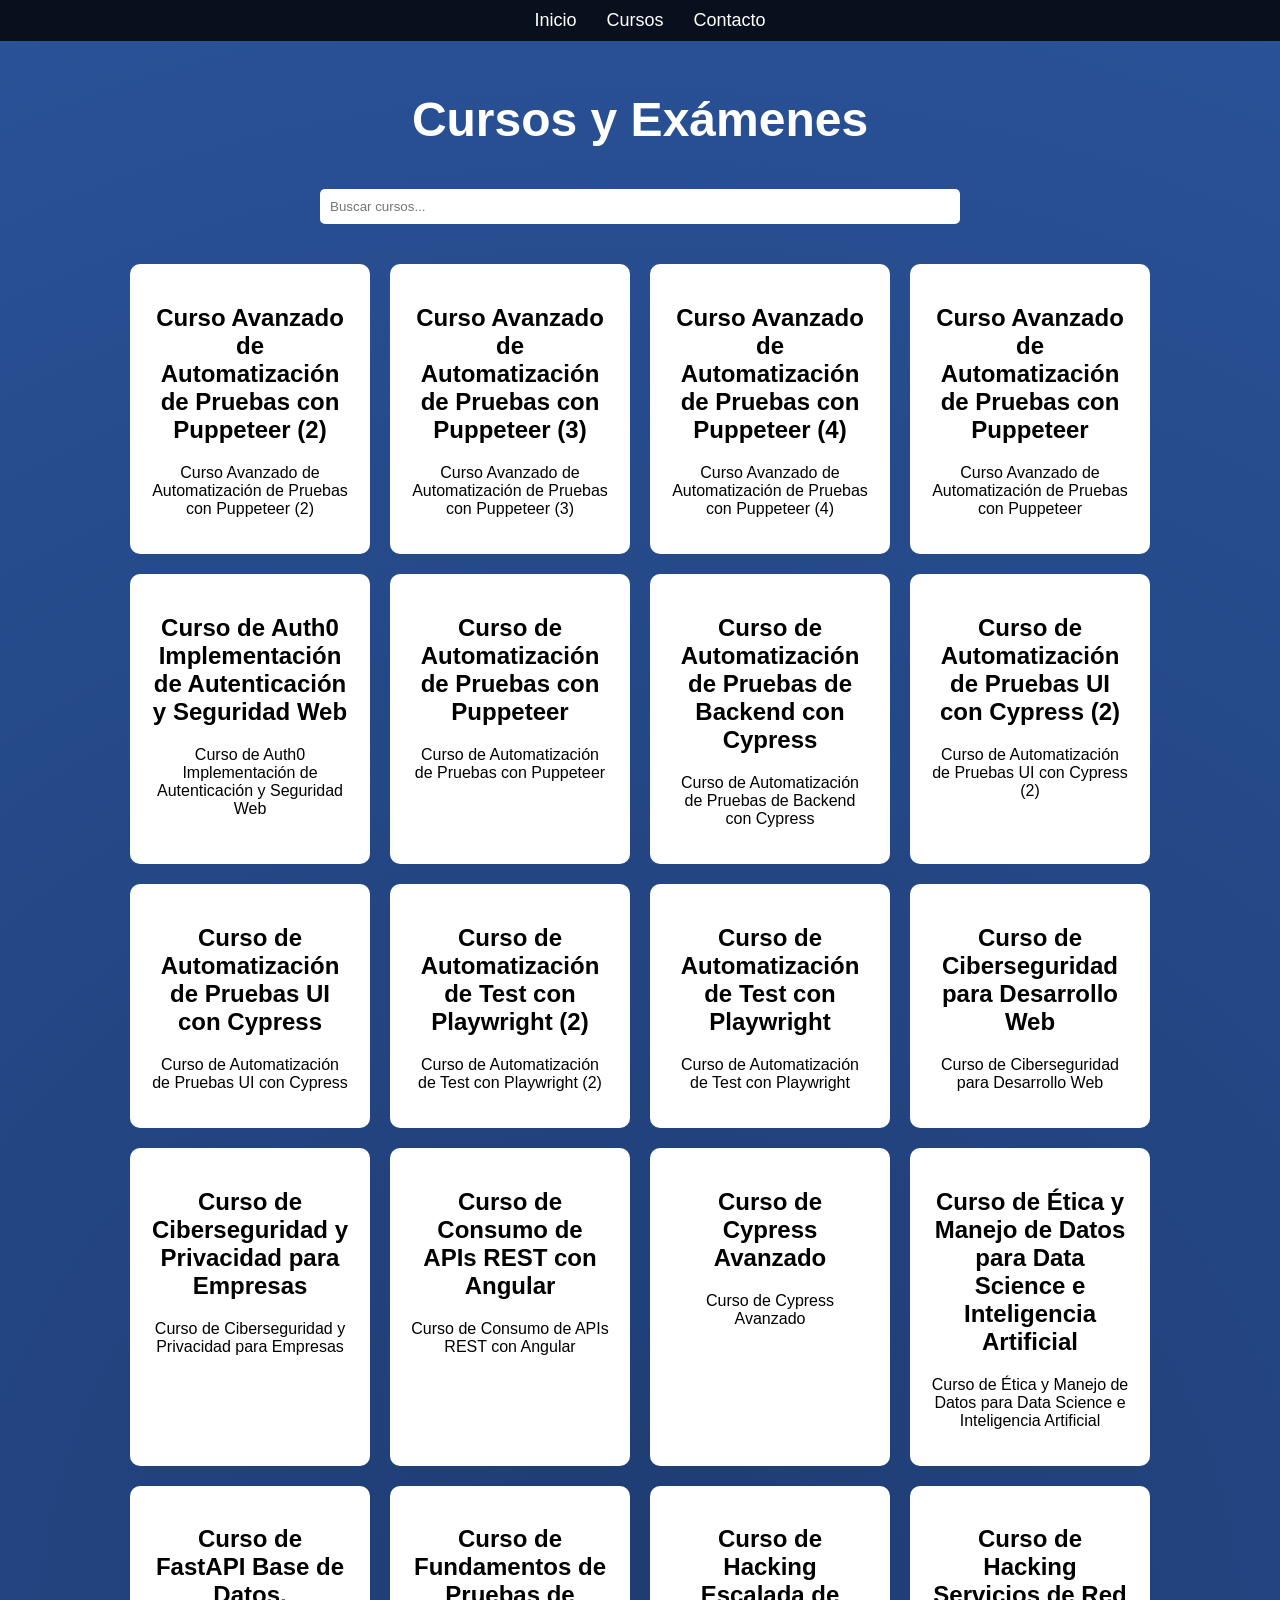
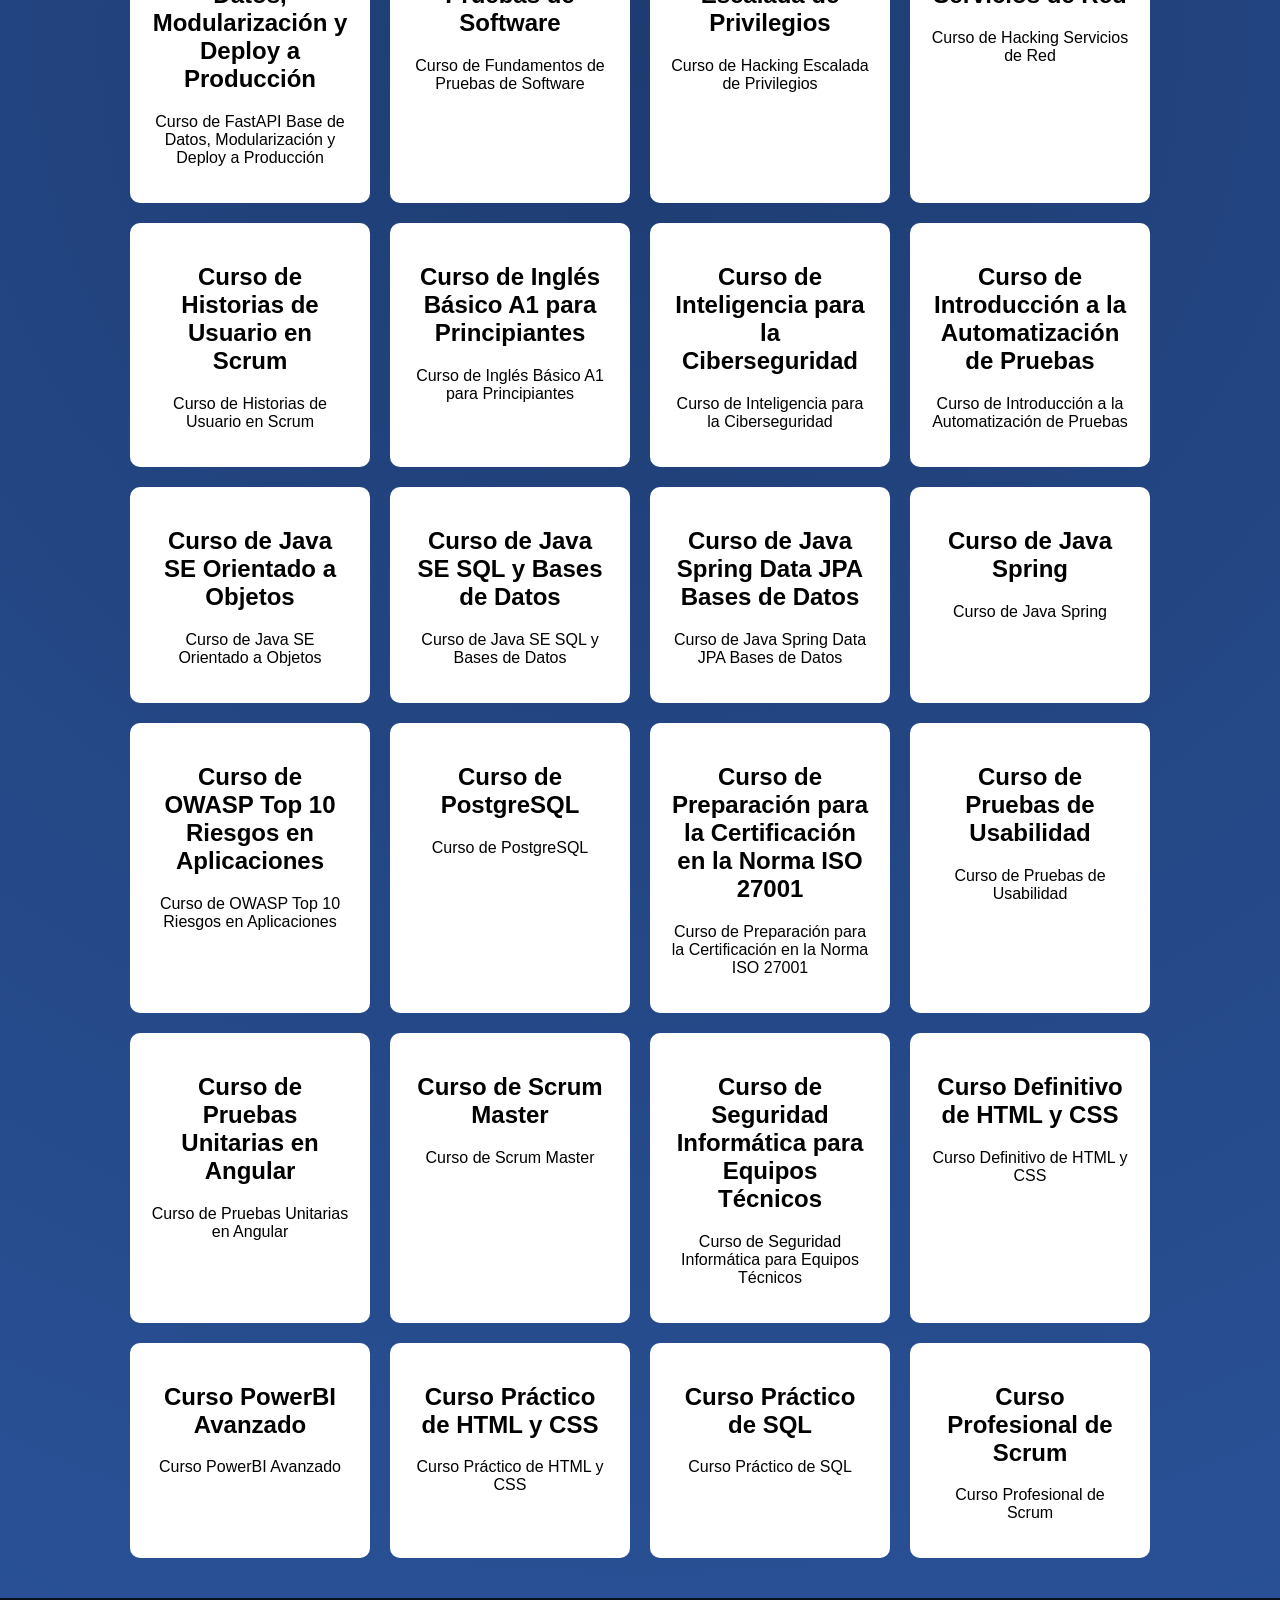
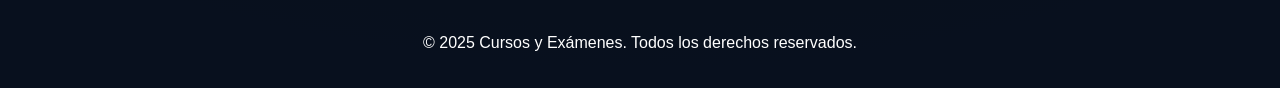
==== index.html @ ad992ed7 "init page" ====
<!DOCTYPE html>
<html lang="es">
<head>
    <meta charset="UTF-8">
    <meta name="viewport" content="width=device-width, initial-scale=1.0">
    <title>Cursos y Exámenes</title>
    <link rel="stylesheet" href="styles.css">
</head>
<body>
    <nav>
        <ul>
            <li><a href="#">Inicio</a></li>
            <li><a href="#cursos">Cursos</a></li>
            <li><a href="#contacto">Contacto</a></li>
        </ul>
    </nav>
    <header>
        <h1>Cursos y Exámenes</h1>
        <input type="text" id="search" placeholder="Buscar cursos..." onkeyup="filterCourses()">
    </header>
    <main>
        <section id="cursos" class="courses">
        </section>
    </main>
    <footer id="contacto">
        <p>&copy; 2025 Cursos y Exámenes. Todos los derechos reservados.</p>
    </footer>
    <script>
        async function cargarCursos() {
            try {
                const response = await fetch('./cursos.json');
                const cursos = await response.json();
                const contenedor = document.getElementById("cursos");
                contenedor.innerHTML = "";
    
                cursos.forEach(curso => {
                    let card = document.createElement("div");
                    card.classList.add("course-card");
                    card.onclick = () => goToExam(curso.url);
                    card.innerHTML = `<h2>${curso.titulo}</h2><p>${curso.descripcion}</p>`;
                    contenedor.appendChild(card);
                });
            } catch (error) {
                console.error("Error al cargar los cursos:", error);
            }
        }
    
        function goToExam(url) {
            window.location.href = url;
        }
    
        function filterCourses() {
            let input = document.getElementById("search").value.toLowerCase();
            document.querySelectorAll(".course-card").forEach(course => {
                let text = course.innerText.toLowerCase();
                course.style.display = text.includes(input) ? "block" : "none";
            });
        }
    
        document.addEventListener("DOMContentLoaded", cargarCursos);
    </script>
    
    <style>
        body {
            font-family: Arial, sans-serif;
            background: radial-gradient(circle, #1e3c72, #2a5298);
            color: white;
            text-align: center;
            margin: 0;
            padding: 0;
            animation: fadeIn 1.5s ease-in;
        }
        @keyframes fadeIn {
            from { opacity: 0; }
            to { opacity: 1; }
        }
        nav {
            background: rgba(0, 0, 0, 0.8);
            padding: 10px;
            position: fixed;
            width: 100%;
            top: 0;
            left: 0;
        }
        nav ul {
            list-style: none;
            margin: 0;
            padding: 0;
            display: flex;
            justify-content: center;
        }
        nav ul li {
            margin: 0 15px;
        }
        nav ul li a {
            color: white;
            text-decoration: none;
            font-size: 18px;
        }
        header {
            padding: 60px 20px 20px;
            font-size: 24px;
        }
        #search {
            padding: 10px;
            width: 50%;
            margin-top: 10px;
            border-radius: 5px;
            border: none;
        }
        .courses {
            display: flex;
            justify-content: center;
            flex-wrap: wrap;
            gap: 20px;
            padding: 20px;
        }
        .course-card {
            background: white;
            color: black;
            padding: 20px;
            border-radius: 10px;
            cursor: pointer;
            transition: transform 0.3s ease, box-shadow 0.3s ease;
            position: relative;
            overflow: hidden;
            width: 200px;
        }
        .course-card:hover {
            transform: scale(1.1);
            box-shadow: 0 10px 20px rgba(0, 0, 0, 0.3);
        }
        footer {
            background: rgba(0, 0, 0, 0.8);
            padding: 20px;
            margin-top: 20px;
        }
    </style>
</body>
</html>
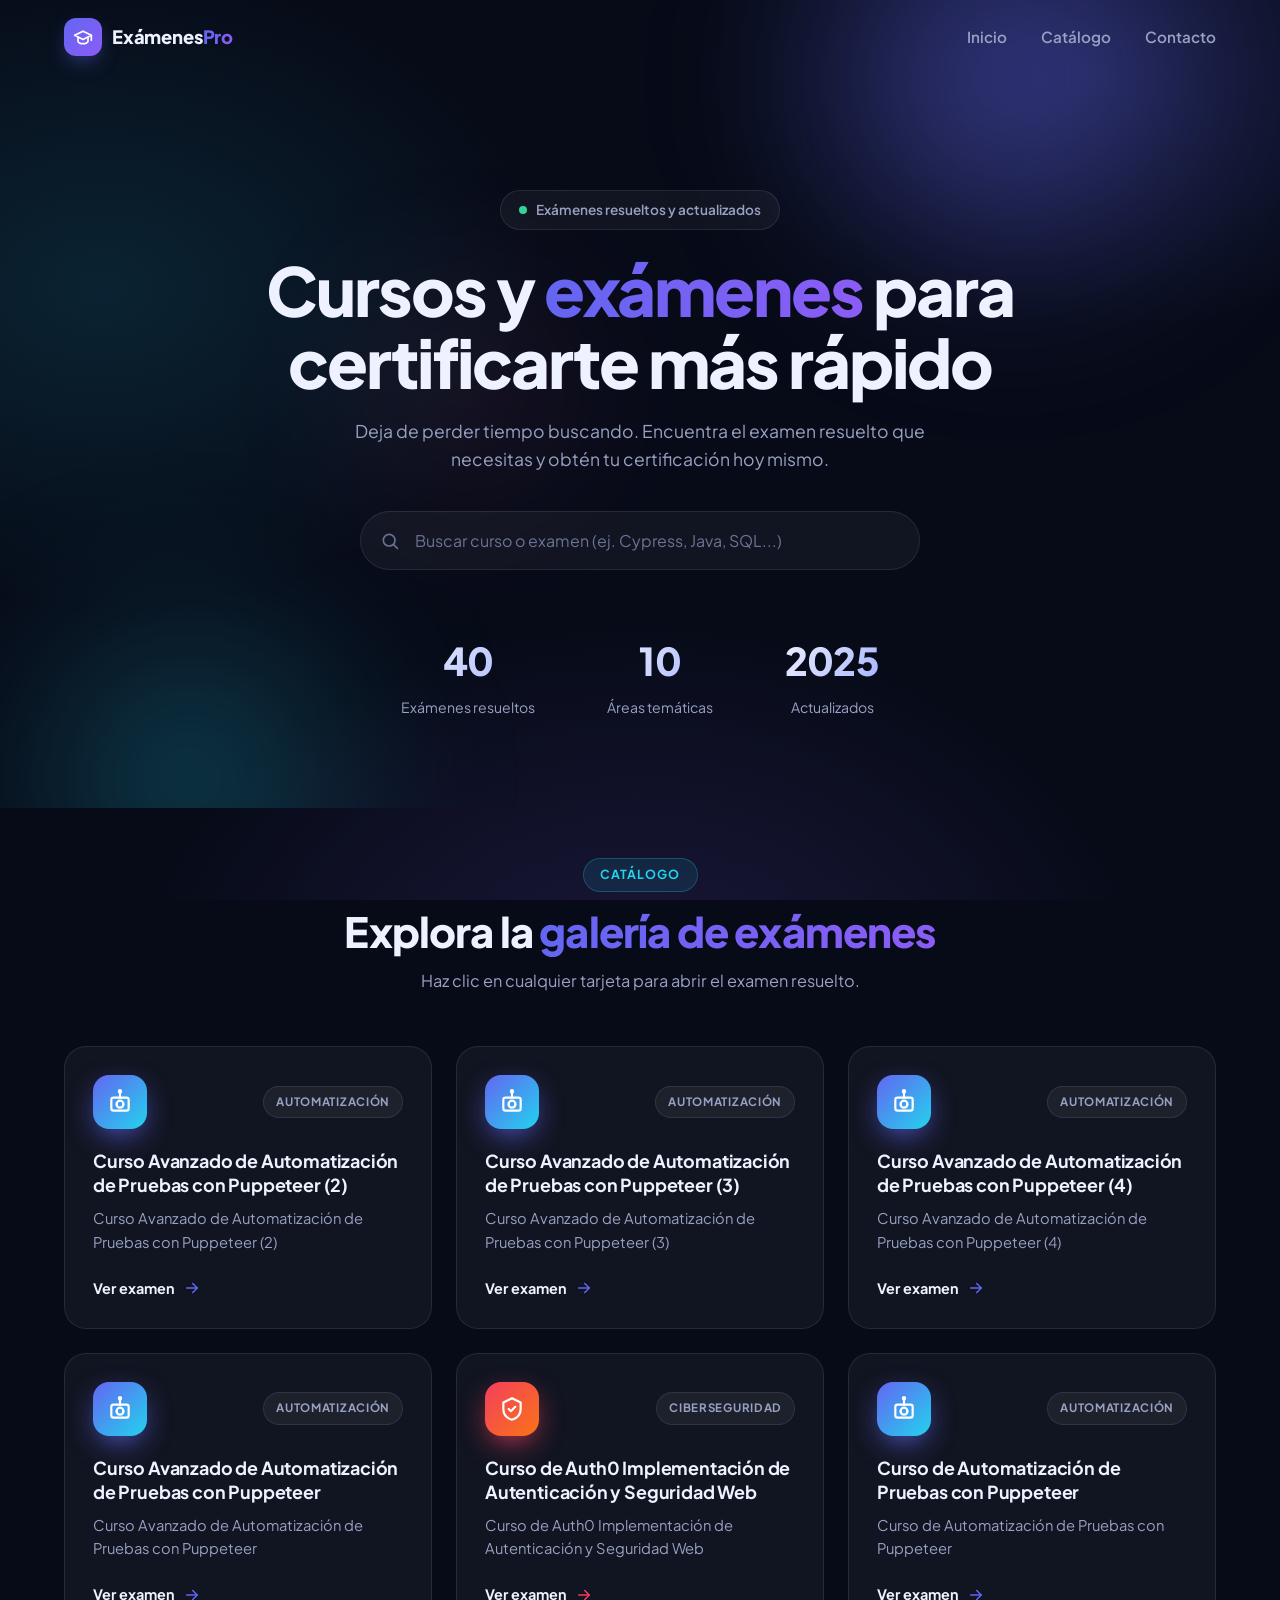
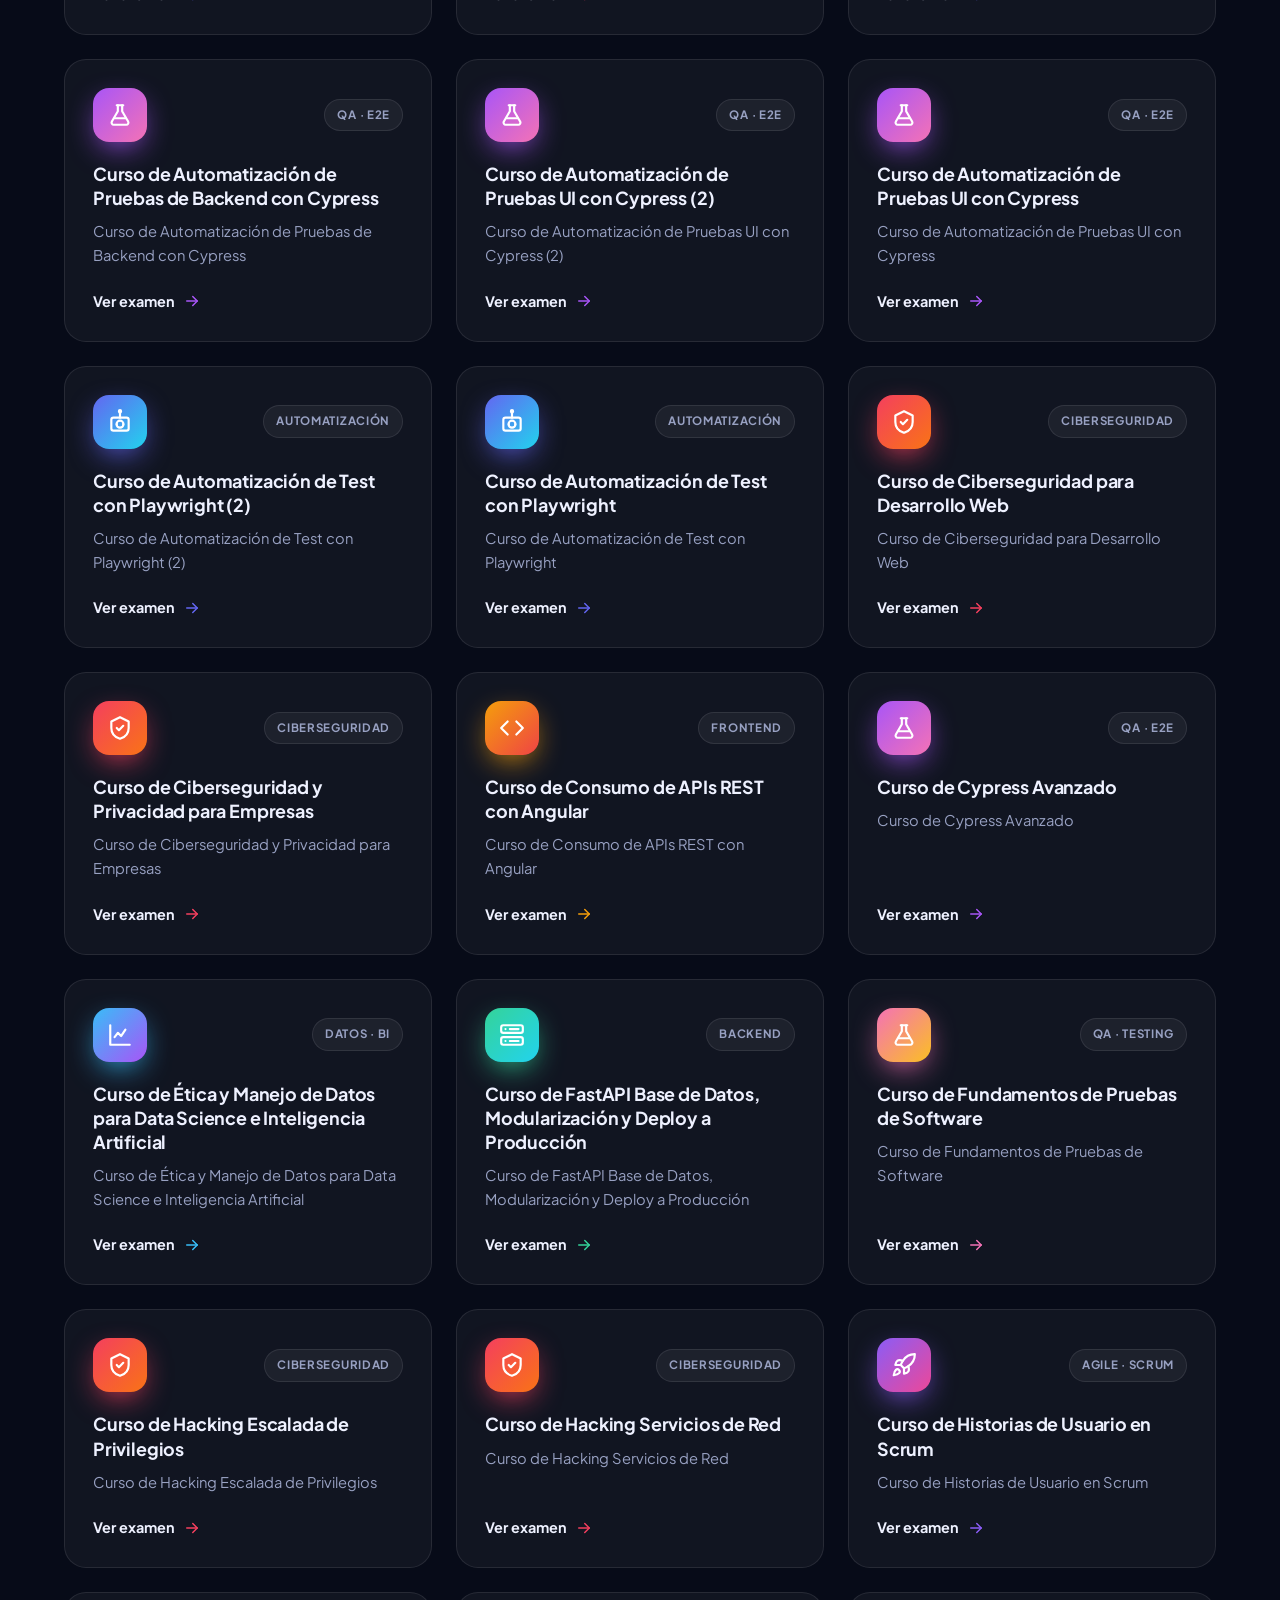
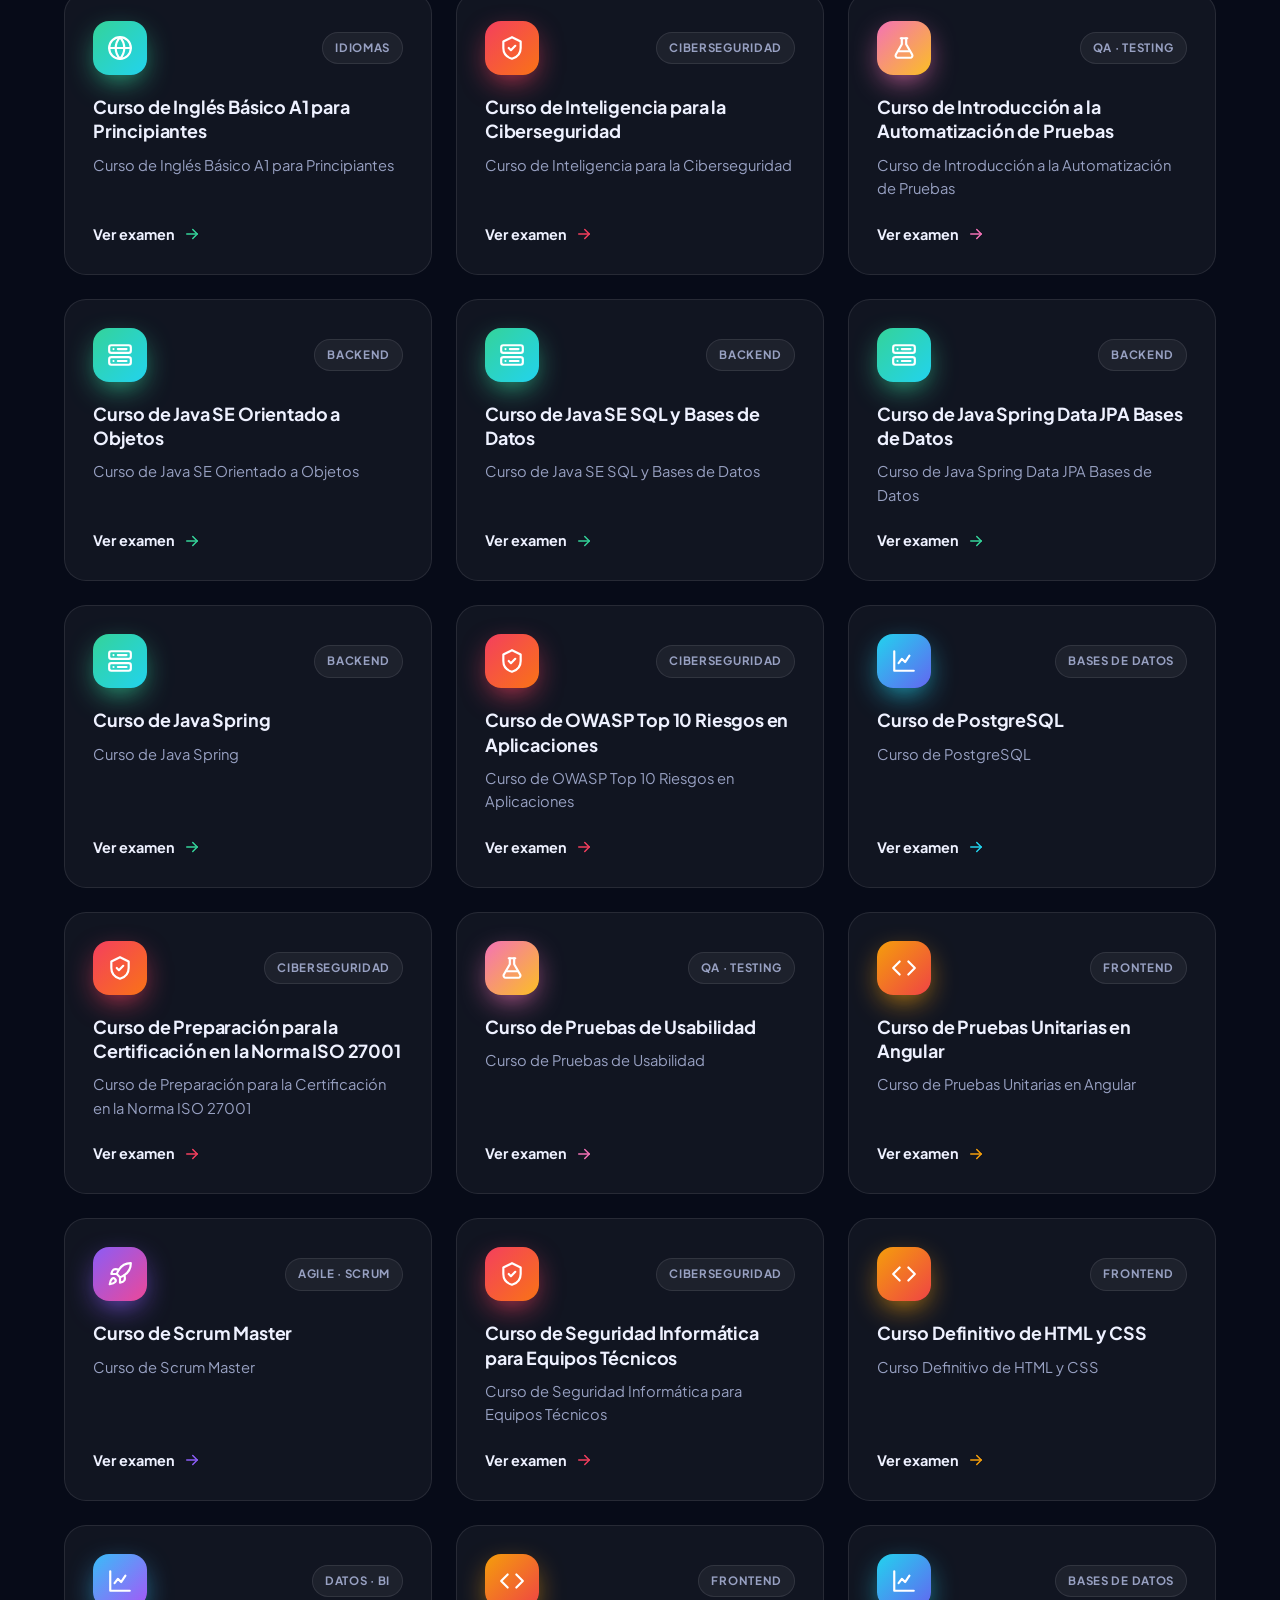
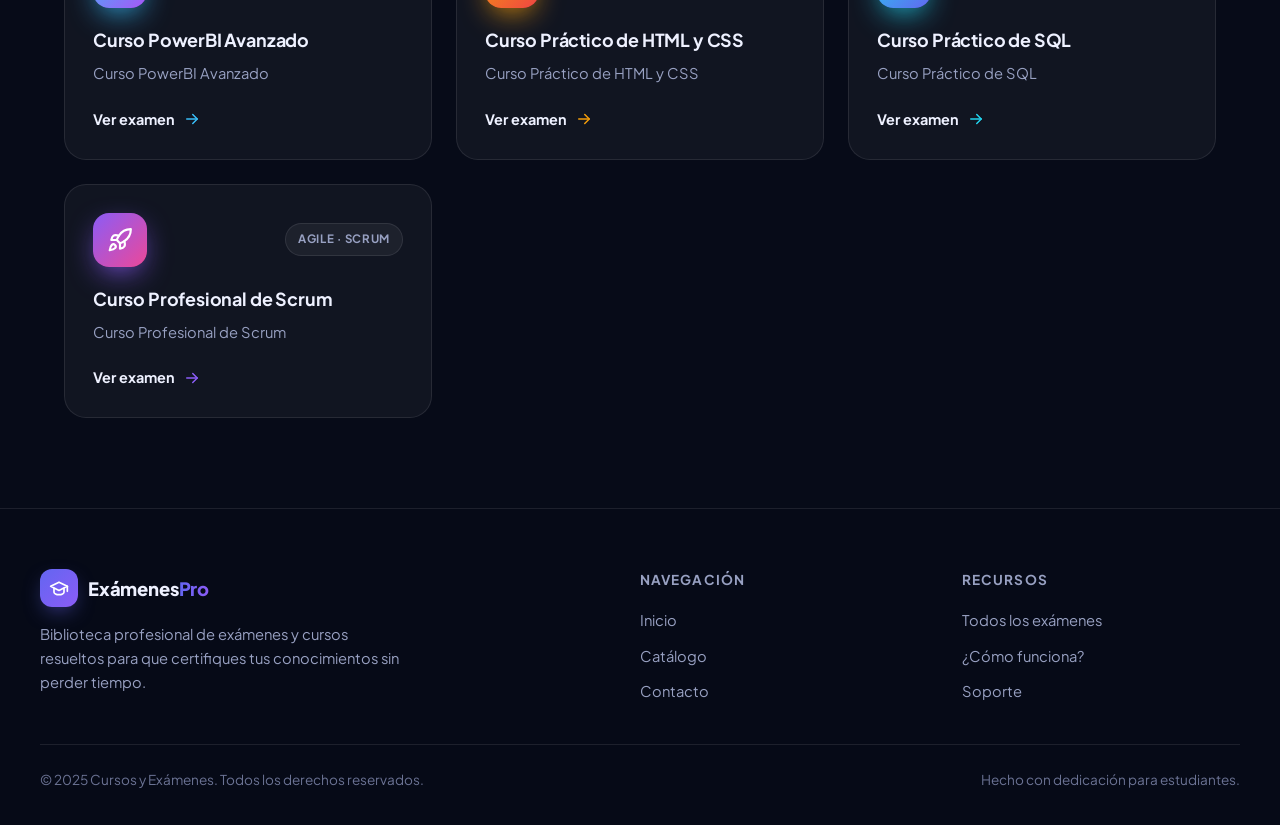
==== commit a0bbd9db: "ajuste te diseño" ====
--- a/index.html
+++ b/index.html
@@ -3,138 +3,475 @@
 <head>
     <meta charset="UTF-8">
     <meta name="viewport" content="width=device-width, initial-scale=1.0">
-    <title>Cursos y Exámenes</title>
+    <title>Cursos y Exámenes — Certifícate más rápido</title>
+    <meta name="description" content="Galería profesional de exámenes y cursos resueltos. Encuentra el examen que necesitas y certifícate más rápido con contenido actualizado.">
+    <meta name="theme-color" content="#070b18">
+    <link rel="preconnect" href="https://fonts.googleapis.com">
+    <link rel="preconnect" href="https://fonts.gstatic.com" crossorigin>
+    <link href="https://fonts.googleapis.com/css2?family=Plus+Jakarta+Sans:wght@400;500;600;700;800&display=swap" rel="stylesheet">
     <link rel="stylesheet" href="styles.css">
 </head>
 <body>
-    <nav>
-        <ul>
-            <li><a href="#">Inicio</a></li>
-            <li><a href="#cursos">Cursos</a></li>
-            <li><a href="#contacto">Contacto</a></li>
-        </ul>
+
+    <nav class="navbar" id="navbar">
+        <div class="nav-inner">
+            <a href="#inicio" class="logo">
+                <span class="logo-mark" aria-hidden="true">
+                    <svg viewBox="0 0 24 24" fill="none" stroke="currentColor" stroke-width="2" stroke-linecap="round" stroke-linejoin="round"><path d="M22 10L12 5 2 10l10 5 10-5z"/><path d="M6 12.5V17c0 1.5 2.7 3 6 3s6-1.5 6-3v-4.5"/><path d="M22 10v6"/></svg>
+                </span>
+                <span>Exámenes<span class="gradient-text">Pro</span></span>
+            </a>
+            <ul class="nav-links" id="navLinks">
+                <li><a href="#inicio">Inicio</a></li>
+                <li><a href="#cursos">Catálogo</a></li>
+                <li><a href="#contacto">Contacto</a></li>
+            </ul>
+            <button class="hamburger" id="hamburger" aria-label="Abrir menú" aria-expanded="false">
+                <span></span>
+                <span></span>
+                <span></span>
+            </button>
+        </div>
     </nav>
-    <header>
-        <h1>Cursos y Exámenes</h1>
-        <input type="text" id="search" placeholder="Buscar cursos..." onkeyup="filterCourses()">
+
+    <header class="hero" id="inicio">
+        <span class="orb orb-1" aria-hidden="true"></span>
+        <span class="orb orb-2" aria-hidden="true"></span>
+        <span class="orb orb-3" aria-hidden="true"></span>
+        <div class="hero-inner">
+            <span class="badge">Exámenes resueltos y actualizados</span>
+            <h1>Cursos y <span class="gradient-text">exámenes</span> para certificarte más rápido</h1>
+            <p class="lead">Deja de perder tiempo buscando. Encuentra el examen resuelto que necesitas y obtén tu certificación hoy mismo.</p>
+            <div class="search-box">
+                <svg viewBox="0 0 24 24" fill="none" stroke="currentColor" stroke-width="2" stroke-linecap="round" stroke-linejoin="round" aria-hidden="true"><circle cx="11" cy="11" r="7"/><path d="M21 21l-4.35-4.35"/></svg>
+                <input type="text" id="search" placeholder="Buscar curso o examen (ej. Cypress, Java, SQL...)" autocomplete="off" onkeyup="filterCourses()">
+            </div>
+            <div class="stats">
+                <div class="stat"><strong id="statTotal">—</strong><span>Exámenes resueltos</span></div>
+                <div class="stat"><strong id="statAreas">—</strong><span>Áreas temáticas</span></div>
+                <div class="stat"><strong>2025</strong><span>Actualizados</span></div>
+            </div>
+        </div>
     </header>
+
     <main>
-        <section id="cursos" class="courses">
+        <section class="section" id="cursos">
+            <div class="section-head reveal">
+                <span class="section-tag">Catálogo</span>
+                <h2>Explora la <span class="gradient-text">galería de exámenes</span></h2>
+                <p>Haz clic en cualquier tarjeta para abrir el examen resuelto.</p>
+            </div>
+            <div class="courses-grid" id="cursos-grid"></div>
+            <p class="empty" id="empty" hidden>No se encontraron resultados para tu búsqueda.</p>
         </section>
     </main>
+
     <footer id="contacto">
-        <p>&copy; 2025 Cursos y Exámenes. Todos los derechos reservados.</p>
+        <div class="footer-grid">
+            <div class="footer-brand">
+                <a href="#inicio" class="logo">
+                    <span class="logo-mark" aria-hidden="true">
+                        <svg viewBox="0 0 24 24" fill="none" stroke="currentColor" stroke-width="2" stroke-linecap="round" stroke-linejoin="round"><path d="M22 10L12 5 2 10l10 5 10-5z"/><path d="M6 12.5V17c0 1.5 2.7 3 6 3s6-1.5 6-3v-4.5"/><path d="M22 10v6"/></svg>
+                    </span>
+                    <span>Exámenes<span class="gradient-text">Pro</span></span>
+                </a>
+                <p>Biblioteca profesional de exámenes y cursos resueltos para que certifiques tus conocimientos sin perder tiempo.</p>
+            </div>
+            <div class="footer-col">
+                <h4>Navegación</h4>
+                <ul>
+                    <li><a href="#inicio">Inicio</a></li>
+                    <li><a href="#cursos">Catálogo</a></li>
+                    <li><a href="#contacto">Contacto</a></li>
+                </ul>
+            </div>
+            <div class="footer-col">
+                <h4>Recursos</h4>
+                <ul>
+                    <li><a href="#cursos">Todos los exámenes</a></li>
+                    <li><a href="#cursos">¿Cómo funciona?</a></li>
+                    <li><a href="#contacto">Soporte</a></li>
+                </ul>
+            </div>
+        </div>
+        <div class="footer-bottom">
+            <span>&copy; 2025 Cursos y Exámenes. Todos los derechos reservados.</span>
+            <span>Hecho con dedicación para estudiantes.</span>
+        </div>
     </footer>
+
+    <button class="to-top" id="toTop" aria-label="Volver arriba">
+        <svg viewBox="0 0 24 24" fill="none" stroke="currentColor" stroke-width="2.4" stroke-linecap="round" stroke-linejoin="round"><path d="M12 19V5"/><path d="M5 12l7-7 7 7"/></svg>
+    </button>
+
     <script>
+        const searchInput = document.getElementById('search');
+        const grid = document.getElementById('cursos-grid');
+
+        const ICONS = {
+            cap: '<svg viewBox="0 0 24 24" fill="none" stroke="currentColor" stroke-width="2" stroke-linecap="round" stroke-linejoin="round"><path d="M22 10L12 5 2 10l10 5 10-5z"/><path d="M6 12.5V17c0 1.5 2.7 3 6 3s6-1.5 6-3v-4.5"/><path d="M22 10v6"/></svg>',
+            robot: '<svg viewBox="0 0 24 24" fill="none" stroke="currentColor" stroke-width="2" stroke-linecap="round" stroke-linejoin="round"><rect x="4" y="8" width="16" height="12" rx="2"/><path d="M12 8V4"/><circle cx="12" cy="2" r="1"/><path d="M9 14h.01"/><path d="M15 14h.01"/><circle cx="12" cy="14" r="3.2"/></svg>',
+            beaker: '<svg viewBox="0 0 24 24" fill="none" stroke="currentColor" stroke-width="2" stroke-linecap="round" stroke-linejoin="round"><path d="M9 3h6"/><path d="M10 3v5.5L4.5 18a2 2 0 0 0 1.8 3h11.4a2 2 0 0 0 1.8-3L14 8.5V3"/><path d="M7 15h10"/></svg>',
+            shield: '<svg viewBox="0 0 24 24" fill="none" stroke="currentColor" stroke-width="2" stroke-linecap="round" stroke-linejoin="round"><path d="M12 2l8 4v6c0 5.2-3.4 8.6-8 10-4.6-1.4-8-4.8-8-10V6l8-4z"/><path d="M9 12l2 2 4-4"/></svg>',
+            server: '<svg viewBox="0 0 24 24" fill="none" stroke="currentColor" stroke-width="2" stroke-linecap="round" stroke-linejoin="round"><rect x="2" y="3" width="20" height="7" rx="2"/><rect x="2" y="14" width="20" height="7" rx="2"/><path d="M6 6.5h.01"/><path d="M6 17.5h.01"/><path d="M10 6.5h8"/><path d="M10 17.5h8"/></svg>',
+            code: '<svg viewBox="0 0 24 24" fill="none" stroke="currentColor" stroke-width="2" stroke-linecap="round" stroke-linejoin="round"><path d="M16 18l6-6-6-6"/><path d="M8 6l-6 6 6 6"/></svg>',
+            chart: '<svg viewBox="0 0 24 24" fill="none" stroke="currentColor" stroke-width="2" stroke-linecap="round" stroke-linejoin="round"><path d="M3 3v18h18"/><path d="M7 14l3-4 3 3 4-6"/></svg>',
+            rocket: '<svg viewBox="0 0 24 24" fill="none" stroke="currentColor" stroke-width="2" stroke-linecap="round" stroke-linejoin="round"><path d="M4.5 16.5c-1.5 1.26-2 5-2 5s3.74-.5 5-2c.71-.84.7-2.13-.09-2.91a2.18 2.18 0 0 0-2.91-.09z"/><path d="M12 15l-3-3a22 22 0 0 1 2-3.95A12.88 12.88 0 0 1 22 2c0 2.72-.78 7.5-6 11a22.35 22.35 0 0 1-4 2z"/><path d="M9 12H4s.55-3.03 2-4c1.62-1.08 5 0 5 0"/><path d="M12 15v5s3.03-.55 4-2c1.08-1.62 0-5 0-5"/></svg>',
+            globe: '<svg viewBox="0 0 24 24" fill="none" stroke="currentColor" stroke-width="2" stroke-linecap="round" stroke-linejoin="round"><circle cx="12" cy="12" r="10"/><path d="M2 12h20"/><path d="M12 2a15.3 15.3 0 0 1 4 10 15.3 15.3 0 0 1-4 10 15.3 15.3 0 0 1-4-10 15.3 15.3 0 0 1 4-10z"/></svg>'
+        };
+
+        const ARROW = '<svg viewBox="0 0 24 24" fill="none" stroke="currentColor" stroke-width="2" stroke-linecap="round" stroke-linejoin="round"><path d="M5 12h14"/><path d="M13 6l6 6-6 6"/></svg>';
+
+        const CATEGORIES = [
+            { tag: 'Automatización', icon: 'robot', c1: '#6366f1', c2: '#22d3ee', keys: ['puppeteer', 'playwright'] },
+            { tag: 'QA · E2E', icon: 'beaker', c1: '#a855f7', c2: '#f472b6', keys: ['cypress'] },
+            { tag: 'Frontend', icon: 'code', c1: '#f59e0b', c2: '#ef4444', keys: ['angular', 'html', 'css'] },
+            { tag: 'Backend', icon: 'server', c1: '#34d399', c2: '#22d3ee', keys: ['java', 'spring', 'fastapi', 'apis'] },
+            { tag: 'Bases de Datos', icon: 'chart', c1: '#22d3ee', c2: '#6366f1', keys: ['sql', 'postgresql'] },
+            { tag: 'Datos · BI', icon: 'chart', c1: '#38bdf8', c2: '#a855f7', keys: ['powerbi', 'ética', 'data science', 'inteligencia artificial'] },
+            { tag: 'Ciberseguridad', icon: 'shield', c1: '#f43f5e', c2: '#f97316', keys: ['hacking', 'ciberseguridad', 'seguridad', 'owasp', 'auth0', 'iso 27001', 'inteligencia para la ciberseguridad'] },
+            { tag: 'Agile · Scrum', icon: 'rocket', c1: '#8b5cf6', c2: '#ec4899', keys: ['scrum'] },
+            { tag: 'Idiomas', icon: 'globe', c1: '#34d399', c2: '#22d3ee', keys: ['inglés', 'ingles'] },
+            { tag: 'QA · Testing', icon: 'beaker', c1: '#f472b6', c2: '#fbbf24', keys: ['pruebas', 'test'] },
+            { tag: 'Automatización', icon: 'robot', c1: '#6366f1', c2: '#22d3ee', keys: ['automatizaci'] }
+        ];
+
+        const DEFAULT_CAT = { tag: 'Curso', icon: 'cap', c1: '#6366f1', c2: '#a855f7', keys: [] };
+
+        function categorize(title) {
+            const t = title.toLowerCase();
+            for (const cat of CATEGORIES) {
+                if (cat.keys.some(k => t.includes(k))) return cat;
+            }
+            return DEFAULT_CAT;
+        }
+
+        function goToExam(url) {
+            window.location.href = url;
+        }
+
+        function buildCard(curso, index) {
+            const cat = categorize(curso.titulo);
+            const card = document.createElement('article');
+            card.className = 'course-card reveal';
+            card.dataset.search = `${curso.titulo} ${curso.descripcion} ${cat.tag}`.toLowerCase();
+            card.style.setProperty('--c1', cat.c1);
+            card.style.setProperty('--c2', cat.c2);
+            card.style.setProperty('--d', `${Math.min(index % 12, 6) * 60}ms`);
+            card.setAttribute('role', 'button');
+            card.setAttribute('tabindex', '0');
+            card.setAttribute('aria-label', `Abrir ${curso.titulo}`);
+            card.innerHTML = `
+                <span class="card-top">
+                    <span class="card-icon">${ICONS[cat.icon]}</span>
+                    <span class="card-tag">${cat.tag}</span>
+                </span>
+                <h3>${curso.titulo}</h3>
+                <p>${curso.descripcion}</p>
+                <span class="card-footer">
+                    <span class="card-cta">Ver examen ${ARROW}</span>
+                </span>`;
+            const open = () => goToExam(curso.url);
+            card.addEventListener('click', open);
+            card.addEventListener('keydown', e => {
+                if (e.key === 'Enter' || e.key === ' ') {
+                    e.preventDefault();
+                    open();
+                }
+            });
+            return card;
+        }
+
+        const revealObserver = new IntersectionObserver(entries => {
+            entries.forEach(entry => {
+                if (entry.isIntersecting) {
+                    entry.target.classList.add('visible');
+                    revealObserver.unobserve(entry.target);
+                }
+            });
+        }, { threshold: 0.12, rootMargin: '0px 0px -40px 0px' });
+
+        function watchReveals(root) {
+            (root || document).querySelectorAll('.reveal:not(.visible)').forEach(el => revealObserver.observe(el));
+        }
+
+        function filterCourses() {
+            const q = searchInput.value.trim().toLowerCase();
+            let visible = 0;
+            grid.querySelectorAll('.course-card').forEach(card => {
+                if (card._timer) {
+                    clearTimeout(card._timer);
+                    card._timer = null;
+                }
+                const match = !q || card.dataset.search.includes(q);
+                const hidden = card.classList.contains('is-hidden');
+                if (!match && !hidden) {
+                    card.classList.add('is-hiding');
+                    card._timer = setTimeout(() => card.classList.add('is-hidden'), 280);
+                } else if (match) {
+                    if (hidden) {
+                        card.classList.remove('is-hidden');
+                        requestAnimationFrame(() => requestAnimationFrame(() => card.classList.remove('is-hiding')));
+                    } else if (card.classList.contains('is-hiding')) {
+                        card.classList.remove('is-hiding');
+                    }
+                    visible++;
+                }
+            });
+            document.getElementById('empty').hidden = visible !== 0;
+        }
+
+        const FALLBACK_CURSOS = [
+    {
+      "titulo": "Curso Avanzado de Automatización de Pruebas con Puppeteer (2)",
+      "descripcion": "Curso Avanzado de Automatización de Pruebas con Puppeteer (2)",
+      "url": "https://ouo.io/Z4FkFM"
+    },
+	{
+      "titulo": "Curso Avanzado de Automatización de Pruebas con Puppeteer (3)",
+      "descripcion": "Curso Avanzado de Automatización de Pruebas con Puppeteer (3)",
+      "url": "https://ouo.io/K9pSDr"
+    },
+	{
+      "titulo": "Curso Avanzado de Automatización de Pruebas con Puppeteer (4)",
+      "descripcion": "Curso Avanzado de Automatización de Pruebas con Puppeteer (4)",
+      "url": "https://ouo.io/Zzcph7c"
+    },
+	{
+      "titulo": "Curso Avanzado de Automatización de Pruebas con Puppeteer",
+      "descripcion": "Curso Avanzado de Automatización de Pruebas con Puppeteer",
+      "url": "https://ouo.io/Yt8Bj1"
+    },
+	{
+      "titulo": "Curso de Auth0 Implementación de Autenticación y Seguridad Web",
+      "descripcion": "Curso de Auth0 Implementación de Autenticación y Seguridad Web",
+      "url": "https://ouo.io/fgolNL"
+    },
+	{
+      "titulo": "Curso de Automatización de Pruebas con Puppeteer",
+      "descripcion": "Curso de Automatización de Pruebas con Puppeteer",
+      "url": "https://ouo.io/Pn9lIaf"
+    },
+	{
+      "titulo": "Curso de Automatización de Pruebas de Backend con Cypress",
+      "descripcion": "Curso de Automatización de Pruebas de Backend con Cypress",
+      "url": "https://ouo.io/UuMYBI2"
+    },
+	{
+      "titulo": "Curso de Automatización de Pruebas UI con Cypress (2)",
+      "descripcion": "Curso de Automatización de Pruebas UI con Cypress (2)",
+      "url": "https://ouo.io/CzsVf9"
+    },
+	{
+      "titulo": "Curso de Automatización de Pruebas UI con Cypress",
+      "descripcion": "Curso de Automatización de Pruebas UI con Cypress",
+      "url": "https://ouo.io/gALT10"
+    },
+	{
+      "titulo": "Curso de Automatización de Test con Playwright (2)",
+      "descripcion": "Curso de Automatización de Test con Playwright (2)",
+      "url": "https://ouo.io/md8eNu"
+    },
+	{
+      "titulo": "Curso de Automatización de Test con Playwright",
+      "descripcion": "Curso de Automatización de Test con Playwright",
+      "url": "https://ouo.io/ifkIjD"
+    },
+	{
+      "titulo": "Curso de Ciberseguridad para Desarrollo Web",
+      "descripcion": "Curso de Ciberseguridad para Desarrollo Web",
+      "url": "https://ouo.io/2APLPR"
+    },
+	{
+      "titulo": "Curso de Ciberseguridad y Privacidad para Empresas",
+      "descripcion": "Curso de Ciberseguridad y Privacidad para Empresas",
+      "url": "https://ouo.io/f1512Q"
+    },
+	{
+      "titulo": "Curso de Consumo de APIs REST con Angular",
+      "descripcion": "Curso de Consumo de APIs REST con Angular",
+      "url": "https://ouo.io/5jjpcy"
+    },
+	{
+      "titulo": "Curso de Cypress Avanzado",
+      "descripcion": "Curso de Cypress Avanzado",
+      "url": "https://ouo.io/lwZo3P"
+    },
+	{
+      "titulo": "Curso de Ética y Manejo de Datos para Data Science e Inteligencia Artificial",
+      "descripcion": "Curso de Ética y Manejo de Datos para Data Science e Inteligencia Artificial",
+      "url": "https://ouo.io/4HE7nu"
+    },
+	{
+      "titulo": "Curso de FastAPI Base de Datos, Modularización y Deploy a Producción",
+      "descripcion": "Curso de FastAPI Base de Datos, Modularización y Deploy a Producción",
+      "url": "https://ouo.io/bMqzMdh"
+    },
+	{
+      "titulo": "Curso de Fundamentos de Pruebas de Software",
+      "descripcion": "Curso de Fundamentos de Pruebas de Software",
+      "url": "https://ouo.io/6xFngE"
+    },
+	{
+      "titulo": "Curso de Hacking Escalada de Privilegios",
+      "descripcion": "Curso de Hacking Escalada de Privilegios",
+      "url": "https://ouo.io/6e34uJ8"
+    },
+	{
+      "titulo": "Curso de Hacking Servicios de Red",
+      "descripcion": "Curso de Hacking Servicios de Red",
+      "url": "https://ouo.io/WxtotS"
+    },
+	{
+      "titulo": "Curso de Historias de Usuario en Scrum",
+      "descripcion": "Curso de Historias de Usuario en Scrum",
+      "url": "https://ouo.io/7j5MqHr"
+    },
+	{
+      "titulo": "Curso de Inglés Básico A1 para Principiantes",
+      "descripcion": "Curso de Inglés Básico A1 para Principiantes",
+      "url": "https://ouo.io/249oJD"
+    },
+	{
+      "titulo": "Curso de Inteligencia para la Ciberseguridad",
+      "descripcion": "Curso de Inteligencia para la Ciberseguridad",
+      "url": "https://ouo.io/2i2sHW2"
+    },
+	{
+      "titulo": "Curso de Introducción a la Automatización de Pruebas",
+      "descripcion": "Curso de Introducción a la Automatización de Pruebas",
+      "url": "https://ouo.io/d9YCytP"
+    },
+	{
+      "titulo": "Curso de Java SE Orientado a Objetos",
+      "descripcion": "Curso de Java SE Orientado a Objetos",
+      "url": "https://ouo.io/LId93rz"
+    },
+	{
+      "titulo": "Curso de Java SE SQL y Bases de Datos",
+      "descripcion": "Curso de Java SE SQL y Bases de Datos",
+      "url": "https://ouo.io/u5ER7T"
+    },
+	{
+      "titulo": "Curso de Java Spring Data JPA Bases de Datos",
+      "descripcion": "Curso de Java Spring Data JPA Bases de Datos",
+      "url": "https://ouo.io/S3hzJP"
+    },
+	{
+      "titulo": "Curso de Java Spring",
+      "descripcion": "Curso de Java Spring",
+      "url": "https://ouo.io/924Vua"
+    },
+	{
+      "titulo": "Curso de OWASP Top 10 Riesgos en Aplicaciones",
+      "descripcion": "Curso de OWASP Top 10 Riesgos en Aplicaciones",
+      "url": "https://ouo.io/X8V6xF"
+    },
+	{
+      "titulo": "Curso de PostgreSQL",
+      "descripcion": "Curso de PostgreSQL",
+      "url": "https://ouo.io/uvmpPq"
+    },
+	{
+      "titulo": "Curso de Preparación para la Certificación en la Norma ISO 27001",
+      "descripcion": "Curso de Preparación para la Certificación en la Norma ISO 27001",
+      "url": "https://ouo.io/dj3Vzy"
+    },
+	{
+      "titulo": "Curso de Pruebas de Usabilidad",
+      "descripcion": "Curso de Pruebas de Usabilidad",
+      "url": "https://ouo.io/j21vpq2"
+    },
+	{
+      "titulo": "Curso de Pruebas Unitarias en Angular",
+      "descripcion": "Curso de Pruebas Unitarias en Angular",
+      "url": "https://ouo.io/cLVOLy"
+    },
+	{
+      "titulo": "Curso de Scrum Master",
+      "descripcion": "Curso de Scrum Master",
+      "url": "https://ouo.io/LGIEXPu"
+    },
+	{
+      "titulo": "Curso de Seguridad Informática para Equipos Técnicos",
+      "descripcion": "Curso de Seguridad Informática para Equipos Técnicos",
+      "url": "https://ouo.io/xS18wL"
+    },
+	{
+      "titulo": "Curso Definitivo de HTML y CSS",
+      "descripcion": "Curso Definitivo de HTML y CSS",
+      "url": "https://ouo.io/3yzv2d"
+    },
+	{
+      "titulo": "Curso PowerBI Avanzado",
+      "descripcion": "Curso PowerBI Avanzado",
+      "url": "https://ouo.io/85uCCq"
+    },
+	{
+      "titulo": "Curso Práctico de HTML y CSS",
+      "descripcion": "Curso Práctico de HTML y CSS",
+      "url": "https://ouo.io/dj34UE"
+    },
+	{
+      "titulo": "Curso Práctico de SQL",
+      "descripcion": "Curso Práctico de SQL",
+      "url": "https://ouo.io/LJ9cED"
+    },
+    {
+      "titulo": "Curso Profesional de Scrum",
+      "descripcion": "Curso Profesional de Scrum",
+      "url": "https://ouo.io/yBXufZg"
+    }
+];
+
         async function cargarCursos() {
+            let cursos;
             try {
                 const response = await fetch('./cursos.json');
-                const cursos = await response.json();
-                const contenedor = document.getElementById("cursos");
-                contenedor.innerHTML = "";
-    
-                cursos.forEach(curso => {
-                    let card = document.createElement("div");
-                    card.classList.add("course-card");
-                    card.onclick = () => goToExam(curso.url);
-                    card.innerHTML = `<h2>${curso.titulo}</h2><p>${curso.descripcion}</p>`;
-                    contenedor.appendChild(card);
-                });
+                if (!response.ok) throw new Error('HTTP ' + response.status);
+                cursos = await response.json();
             } catch (error) {
-                console.error("Error al cargar los cursos:", error);
+                console.warn('Usando datos locales (no se pudo leer cursos.json):', error);
+                cursos = FALLBACK_CURSOS;
             }
-        }
-    
-        function goToExam(url) {
-            window.location.href = url;
-        }
-    
-        function filterCourses() {
-            let input = document.getElementById("search").value.toLowerCase();
-            document.querySelectorAll(".course-card").forEach(course => {
-                let text = course.innerText.toLowerCase();
-                course.style.display = text.includes(input) ? "block" : "none";
-            });
-        }
-    
-        document.addEventListener("DOMContentLoaded", cargarCursos);
+            cursos.forEach((curso, i) => grid.appendChild(buildCard(curso, i)));
+            document.getElementById('statTotal').textContent = cursos.length;
+            document.getElementById('statAreas').textContent = new Set(cursos.map(c => categorize(c.titulo).tag)).size;
+            watchReveals(grid);
+        }
+
+        grid.addEventListener('mousemove', e => {
+            const card = e.target.closest('.course-card');
+            if (!card) return;
+            const r = card.getBoundingClientRect();
+            card.style.setProperty('--mx', `${e.clientX - r.left}px`);
+            card.style.setProperty('--my', `${e.clientY - r.top}px`);
+        });
+
+        const navbar = document.getElementById('navbar');
+        const toTop = document.getElementById('toTop');
+        window.addEventListener('scroll', () => {
+            navbar.classList.toggle('scrolled', window.scrollY > 30);
+            toTop.classList.toggle('show', window.scrollY > 500);
+        }, { passive: true });
+
+        toTop.addEventListener('click', () => window.scrollTo({ top: 0, behavior: 'smooth' }));
+
+        const hamburger = document.getElementById('hamburger');
+        const navLinks = document.getElementById('navLinks');
+        hamburger.addEventListener('click', () => {
+            const open = navLinks.classList.toggle('open');
+            hamburger.setAttribute('aria-expanded', open);
+        });
+        navLinks.querySelectorAll('a').forEach(a => a.addEventListener('click', () => {
+            navLinks.classList.remove('open');
+            hamburger.setAttribute('aria-expanded', 'false');
+        }));
+
+        document.addEventListener('DOMContentLoaded', () => {
+            cargarCursos();
+            watchReveals();
+        });
     </script>
-    
-    <style>
-        body {
-            font-family: Arial, sans-serif;
-            background: radial-gradient(circle, #1e3c72, #2a5298);
-            color: white;
-            text-align: center;
-            margin: 0;
-            padding: 0;
-            animation: fadeIn 1.5s ease-in;
-        }
-        @keyframes fadeIn {
-            from { opacity: 0; }
-            to { opacity: 1; }
-        }
-        nav {
-            background: rgba(0, 0, 0, 0.8);
-            padding: 10px;
-            position: fixed;
-            width: 100%;
-            top: 0;
-            left: 0;
-        }
-        nav ul {
-            list-style: none;
-            margin: 0;
-            padding: 0;
-            display: flex;
-            justify-content: center;
-        }
-        nav ul li {
-            margin: 0 15px;
-        }
-        nav ul li a {
-            color: white;
-            text-decoration: none;
-            font-size: 18px;
-        }
-        header {
-            padding: 60px 20px 20px;
-            font-size: 24px;
-        }
-        #search {
-            padding: 10px;
-            width: 50%;
-            margin-top: 10px;
-            border-radius: 5px;
-            border: none;
-        }
-        .courses {
-            display: flex;
-            justify-content: center;
-            flex-wrap: wrap;
-            gap: 20px;
-            padding: 20px;
-        }
-        .course-card {
-            background: white;
-            color: black;
-            padding: 20px;
-            border-radius: 10px;
-            cursor: pointer;
-            transition: transform 0.3s ease, box-shadow 0.3s ease;
-            position: relative;
-            overflow: hidden;
-            width: 200px;
-        }
-        .course-card:hover {
-            transform: scale(1.1);
-            box-shadow: 0 10px 20px rgba(0, 0, 0, 0.3);
-        }
-        footer {
-            background: rgba(0, 0, 0, 0.8);
-            padding: 20px;
-            margin-top: 20px;
-        }
-    </style>
 </body>
 </html>
--- a/styles.css
+++ b/styles.css
@@ -0,0 +1,870 @@
+/* ============================================================
+   Exámenes Pro — Estilo profesional tipo galería
+   ============================================================ */
+* {
+    margin: 0;
+    padding: 0;
+    box-sizing: border-box;
+}
+
+:root {
+    --bg: #070b18;
+    --text: #eef1ff;
+    --text-dim: #98a1c2;
+    --text-faint: #6b7394;
+    --surface: rgba(255, 255, 255, 0.045);
+    --surface-hover: rgba(255, 255, 255, 0.08);
+    --border: rgba(255, 255, 255, 0.09);
+    --indigo: #6366f1;
+    --violet: #8b5cf6;
+    --cyan: #22d3ee;
+    --pink: #f472b6;
+    --amber: #fbbf24;
+    --green: #34d399;
+    --red: #f43f5e;
+    --radius: 22px;
+    --shadow: 0 24px 70px -12px rgba(0, 0, 0, 0.65);
+    --font: 'Plus Jakarta Sans', 'Segoe UI', system-ui, -apple-system, sans-serif;
+}
+
+html {
+    scroll-behavior: smooth;
+}
+
+body {
+    font-family: var(--font);
+    background: var(--bg);
+    color: var(--text);
+    line-height: 1.6;
+    overflow-x: hidden;
+    min-height: 100vh;
+    -webkit-font-smoothing: antialiased;
+}
+
+body::before {
+    content: '';
+    position: fixed;
+    inset: 0;
+    z-index: -2;
+    pointer-events: none;
+    background:
+        radial-gradient(620px 420px at 85% 8%, rgba(99, 102, 241, 0.20), transparent 62%),
+        radial-gradient(720px 520px at 8% 32%, rgba(34, 211, 238, 0.12), transparent 62%),
+        radial-gradient(820px 620px at 50% 112%, rgba(139, 92, 246, 0.16), transparent 62%),
+        var(--bg);
+}
+
+::selection {
+    background: rgba(99, 102, 241, 0.45);
+    color: #fff;
+}
+
+img,
+svg {
+    display: block;
+}
+
+[hidden] {
+    display: none !important;
+}
+
+a {
+    color: inherit;
+}
+
+.gradient-text {
+    background: linear-gradient(90deg, var(--indigo), var(--violet), var(--cyan));
+    background-size: 200% auto;
+    -webkit-background-clip: text;
+    background-clip: text;
+    -webkit-text-fill-color: transparent;
+    color: transparent;
+    animation: shine 7s linear infinite;
+}
+
+/* ---------- Animaciones base ---------- */
+@keyframes fadeUp {
+    from {
+        opacity: 0;
+        transform: translateY(30px);
+    }
+    to {
+        opacity: 1;
+        transform: none;
+    }
+}
+
+@keyframes shine {
+    to {
+        background-position: 200% center;
+    }
+}
+
+@keyframes float {
+    0%,
+    100% {
+        transform: translate(0, 0) scale(1);
+    }
+    50% {
+        transform: translate(34px, -28px) scale(1.07);
+    }
+}
+
+@keyframes pulse {
+    0% {
+        box-shadow: 0 0 0 0 rgba(52, 211, 153, 0.55);
+    }
+    70% {
+        box-shadow: 0 0 0 10px rgba(52, 211, 153, 0);
+    }
+    100% {
+        box-shadow: 0 0 0 0 rgba(52, 211, 153, 0);
+    }
+}
+
+/* ---------- Barra de navegación ---------- */
+.navbar {
+    position: fixed;
+    top: 0;
+    left: 0;
+    right: 0;
+    z-index: 1000;
+    padding: 18px 0;
+    border-bottom: 1px solid transparent;
+    transition: padding 0.4s ease, background 0.4s ease, backdrop-filter 0.4s ease, border-color 0.4s ease;
+}
+
+.navbar.scrolled {
+    padding: 12px 0;
+    background: rgba(7, 11, 24, 0.78);
+    backdrop-filter: blur(16px);
+    -webkit-backdrop-filter: blur(16px);
+    border-bottom-color: var(--border);
+}
+
+.nav-inner {
+    max-width: 1200px;
+    margin: 0 auto;
+    padding: 0 24px;
+    display: flex;
+    align-items: center;
+    justify-content: space-between;
+    gap: 20px;
+}
+
+.logo {
+    display: inline-flex;
+    align-items: center;
+    gap: 10px;
+    text-decoration: none;
+    color: var(--text);
+    font-weight: 800;
+    font-size: 1.15rem;
+    letter-spacing: -0.01em;
+}
+
+.logo-mark {
+    width: 38px;
+    height: 38px;
+    border-radius: 12px;
+    display: grid;
+    place-items: center;
+    color: #fff;
+    background: linear-gradient(135deg, var(--indigo), var(--violet));
+    box-shadow: 0 8px 22px -8px rgba(99, 102, 241, 0.8);
+    transition: transform 0.4s cubic-bezier(0.2, 0.8, 0.2, 1);
+}
+
+.logo:hover .logo-mark {
+    transform: rotate(-8deg) scale(1.06);
+}
+
+.logo-mark svg {
+    width: 20px;
+    height: 20px;
+}
+
+.nav-links {
+    list-style: none;
+    display: flex;
+    gap: 34px;
+}
+
+.nav-links a {
+    position: relative;
+    color: var(--text-dim);
+    text-decoration: none;
+    font-weight: 600;
+    font-size: 0.95rem;
+    transition: color 0.3s ease;
+}
+
+.nav-links a::after {
+    content: '';
+    position: absolute;
+    left: 0;
+    bottom: -6px;
+    height: 2px;
+    width: 0;
+    border-radius: 2px;
+    background: linear-gradient(90deg, var(--indigo), var(--cyan));
+    transition: width 0.35s cubic-bezier(0.2, 0.8, 0.2, 1);
+}
+
+.nav-links a:hover {
+    color: var(--text);
+}
+
+.nav-links a:hover::after {
+    width: 100%;
+}
+
+.hamburger {
+    display: none;
+    background: none;
+    border: none;
+    cursor: pointer;
+    flex-direction: column;
+    gap: 5px;
+    padding: 6px;
+}
+
+.hamburger span {
+    width: 24px;
+    height: 2px;
+    background: var(--text);
+    border-radius: 2px;
+    transition: transform 0.3s ease, opacity 0.3s ease;
+}
+
+/* ---------- Hero ---------- */
+.hero {
+    position: relative;
+    padding: 190px 24px 90px;
+    text-align: center;
+    overflow: hidden;
+}
+
+.hero-inner {
+    position: relative;
+    max-width: 860px;
+    margin: 0 auto;
+}
+
+.orb {
+    position: absolute;
+    border-radius: 50%;
+    filter: blur(90px);
+    z-index: -1;
+    animation: float 13s ease-in-out infinite;
+}
+
+.orb-1 {
+    width: 440px;
+    height: 440px;
+    top: -140px;
+    right: 4%;
+    background: radial-gradient(circle, rgba(99, 102, 241, 0.55), transparent 70%);
+}
+
+.orb-2 {
+    width: 380px;
+    height: 380px;
+    bottom: -160px;
+    left: 0;
+    background: radial-gradient(circle, rgba(34, 211, 238, 0.4), transparent 70%);
+    animation-delay: -4s;
+}
+
+.orb-3 {
+    width: 260px;
+    height: 260px;
+    top: 32%;
+    left: 26%;
+    opacity: 0.45;
+    background: radial-gradient(circle, rgba(244, 114, 182, 0.45), transparent 70%);
+    animation-delay: -8s;
+}
+
+.badge {
+    display: inline-flex;
+    align-items: center;
+    gap: 9px;
+    padding: 8px 18px;
+    border-radius: 999px;
+    background: var(--surface);
+    border: 1px solid var(--border);
+    color: var(--text-dim);
+    font-size: 0.85rem;
+    font-weight: 600;
+    animation: fadeUp 0.8s ease both;
+}
+
+.badge::before {
+    content: '';
+    width: 8px;
+    height: 8px;
+    border-radius: 50%;
+    background: var(--green);
+    animation: pulse 2.2s infinite;
+}
+
+.hero h1 {
+    font-size: clamp(2.4rem, 6vw, 4.2rem);
+    font-weight: 800;
+    letter-spacing: -0.03em;
+    line-height: 1.08;
+    margin: 24px 0 18px;
+    animation: fadeUp 0.8s 0.12s ease both;
+}
+
+.hero .lead {
+    max-width: 640px;
+    margin: 0 auto;
+    color: var(--text-dim);
+    font-size: 1.1rem;
+    animation: fadeUp 0.8s 0.24s ease both;
+}
+
+.search-box {
+    position: relative;
+    max-width: 560px;
+    margin: 38px auto 0;
+    animation: fadeUp 0.8s 0.36s ease both;
+}
+
+.search-box > svg {
+    position: absolute;
+    left: 20px;
+    top: 50%;
+    transform: translateY(-50%);
+    width: 20px;
+    height: 20px;
+    color: var(--text-faint);
+    pointer-events: none;
+}
+
+#search {
+    width: 100%;
+    padding: 18px 22px 18px 54px;
+    border-radius: 999px;
+    background: var(--surface);
+    border: 1px solid var(--border);
+    color: var(--text);
+    font-family: var(--font);
+    font-size: 1rem;
+    outline: none;
+    transition: border-color 0.3s ease, box-shadow 0.3s ease, background 0.3s ease;
+}
+
+#search::placeholder {
+    color: var(--text-faint);
+}
+
+#search:focus {
+    border-color: rgba(99, 102, 241, 0.6);
+    background: rgba(255, 255, 255, 0.06);
+    box-shadow: 0 0 0 4px rgba(99, 102, 241, 0.18), 0 20px 50px -20px rgba(99, 102, 241, 0.5);
+}
+
+.stats {
+    display: flex;
+    justify-content: center;
+    gap: clamp(32px, 8vw, 72px);
+    margin-top: 60px;
+    flex-wrap: wrap;
+}
+
+.stat {
+    text-align: center;
+    animation: fadeUp 0.8s ease both;
+}
+
+.stat strong {
+    display: block;
+    font-size: clamp(1.9rem, 4vw, 2.4rem);
+    font-weight: 800;
+    letter-spacing: -0.02em;
+    background: linear-gradient(120deg, var(--text), #a5b4fc);
+    -webkit-background-clip: text;
+    background-clip: text;
+    -webkit-text-fill-color: transparent;
+}
+
+.stat span {
+    display: block;
+    color: var(--text-dim);
+    font-size: 0.88rem;
+    margin-top: 4px;
+}
+
+/* ---------- Secciones ---------- */
+.section {
+    max-width: 1200px;
+    margin: 0 auto;
+    padding: 50px 24px 90px;
+}
+
+.section[id],
+.hero[id],
+footer[id] {
+    scroll-margin-top: 90px;
+}
+
+.section-head {
+    text-align: center;
+    margin-bottom: 52px;
+}
+
+.section-tag {
+    display: inline-block;
+    padding: 6px 16px;
+    border-radius: 999px;
+    font-size: 0.78rem;
+    font-weight: 700;
+    letter-spacing: 0.09em;
+    text-transform: uppercase;
+    color: var(--cyan);
+    background: rgba(34, 211, 238, 0.1);
+    border: 1px solid rgba(34, 211, 238, 0.25);
+    margin-bottom: 16px;
+}
+
+.section-head h2 {
+    font-size: clamp(1.8rem, 4vw, 2.6rem);
+    font-weight: 800;
+    letter-spacing: -0.02em;
+    line-height: 1.15;
+}
+
+.section-head p {
+    color: var(--text-dim);
+    margin-top: 12px;
+    font-size: 1.02rem;
+}
+
+/* ---------- Galería de tarjetas ---------- */
+.courses-grid {
+    display: grid;
+    grid-template-columns: repeat(auto-fill, minmax(300px, 1fr));
+    gap: 24px;
+}
+
+.course-card {
+    --c1: #6366f1;
+    --c2: #22d3ee;
+    --mx: 50%;
+    --my: 50%;
+    --d: 0s;
+    position: relative;
+    display: flex;
+    flex-direction: column;
+    padding: 28px;
+    border-radius: var(--radius);
+    background: var(--surface);
+    border: 1px solid var(--border);
+    cursor: pointer;
+    overflow: hidden;
+    outline: none;
+    transition:
+        opacity 0.7s ease var(--d, 0s),
+        transform 0.7s cubic-bezier(0.2, 0.8, 0.2, 1) var(--d, 0s),
+        box-shadow 0.4s ease,
+        border-color 0.4s ease,
+        background 0.4s ease;
+}
+
+.course-card::before {
+    content: '';
+    position: absolute;
+    top: 0;
+    left: 0;
+    right: 0;
+    height: 3px;
+    background: linear-gradient(90deg, var(--c1), var(--c2));
+    opacity: 0;
+    transition: opacity 0.4s ease;
+}
+
+.course-card::after {
+    content: '';
+    position: absolute;
+    inset: 0;
+    pointer-events: none;
+    background: radial-gradient(420px circle at var(--mx) var(--my), rgba(255, 255, 255, 0.09), transparent 42%);
+    opacity: 0;
+    transition: opacity 0.4s ease;
+}
+
+.course-card:hover,
+.course-card:focus-visible {
+    transform: translateY(-8px);
+    border-color: rgba(255, 255, 255, 0.16);
+    background: var(--surface-hover);
+    box-shadow: var(--shadow);
+}
+
+.course-card:hover::before,
+.course-card:hover::after {
+    opacity: 1;
+}
+
+.card-top {
+    display: flex;
+    align-items: center;
+    justify-content: space-between;
+    margin-bottom: 20px;
+}
+
+.card-icon {
+    width: 54px;
+    height: 54px;
+    border-radius: 16px;
+    display: grid;
+    place-items: center;
+    color: #fff;
+    background: linear-gradient(135deg, var(--c1), var(--c2));
+    box-shadow: 0 10px 30px -8px var(--c1);
+    transition: transform 0.45s cubic-bezier(0.2, 0.8, 0.2, 1);
+}
+
+.card-icon svg {
+    width: 26px;
+    height: 26px;
+}
+
+.course-card:hover .card-icon {
+    transform: rotate(-6deg) scale(1.08);
+}
+
+.card-tag {
+    font-size: 0.72rem;
+    font-weight: 700;
+    letter-spacing: 0.06em;
+    text-transform: uppercase;
+    color: var(--text-dim);
+    padding: 6px 12px;
+    border-radius: 999px;
+    background: rgba(255, 255, 255, 0.05);
+    border: 1px solid var(--border);
+}
+
+.course-card h3 {
+    font-size: 1.12rem;
+    font-weight: 700;
+    line-height: 1.35;
+    letter-spacing: -0.01em;
+    margin-bottom: 10px;
+}
+
+.course-card p {
+    color: var(--text-dim);
+    font-size: 0.92rem;
+    flex: 1;
+}
+
+.card-footer {
+    display: flex;
+    align-items: center;
+    margin-top: 22px;
+}
+
+.card-cta {
+    display: inline-flex;
+    align-items: center;
+    gap: 8px;
+    font-weight: 700;
+    font-size: 0.9rem;
+    color: var(--text);
+    transition: gap 0.35s cubic-bezier(0.2, 0.8, 0.2, 1);
+}
+
+.card-cta svg {
+    width: 18px;
+    height: 18px;
+    color: var(--c1);
+    transition: transform 0.35s cubic-bezier(0.2, 0.8, 0.2, 1);
+}
+
+.course-card:hover .card-cta {
+    gap: 12px;
+}
+
+.course-card:hover .card-cta svg {
+    transform: translateX(3px);
+}
+
+.course-card.is-hiding {
+    --d: 0s;
+    opacity: 0;
+    transform: scale(0.92);
+    pointer-events: none;
+    transition: opacity 0.25s ease, transform 0.25s ease;
+}
+
+.course-card.is-hidden {
+    display: none;
+}
+
+.empty {
+    text-align: center;
+    color: var(--text-dim);
+    padding: 48px 0;
+    font-size: 1.05rem;
+}
+
+/* ---------- FAQ ---------- */
+.faq-list {
+    max-width: 760px;
+    margin: 0 auto;
+    display: flex;
+    flex-direction: column;
+    gap: 14px;
+}
+
+.faq-item {
+    background: var(--surface);
+    border: 1px solid var(--border);
+    border-radius: 16px;
+    overflow: hidden;
+    transition: border-color 0.35s ease, background 0.35s ease;
+}
+
+.faq-item.open {
+    border-color: rgba(99, 102, 241, 0.45);
+    background: rgba(255, 255, 255, 0.06);
+}
+
+.faq-q {
+    width: 100%;
+    display: flex;
+    justify-content: space-between;
+    align-items: center;
+    gap: 16px;
+    padding: 20px 22px;
+    background: none;
+    border: none;
+    color: var(--text);
+    font-family: var(--font);
+    font-size: 1rem;
+    font-weight: 600;
+    cursor: pointer;
+    text-align: left;
+}
+
+.faq-q svg {
+    width: 20px;
+    height: 20px;
+    flex-shrink: 0;
+    color: var(--text-dim);
+    transition: transform 0.35s cubic-bezier(0.2, 0.8, 0.2, 1), color 0.35s ease;
+}
+
+.faq-item.open .faq-q svg {
+    transform: rotate(180deg);
+    color: var(--cyan);
+}
+
+.faq-a {
+    max-height: 0;
+    overflow: hidden;
+    transition: max-height 0.45s cubic-bezier(0.2, 0.8, 0.2, 1);
+}
+
+.faq-a-inner {
+    padding: 0 22px 20px;
+    color: var(--text-dim);
+    font-size: 0.94rem;
+}
+
+/* ---------- Pie de página ---------- */
+footer {
+    border-top: 1px solid var(--border);
+    background: rgba(7, 11, 24, 0.6);
+    backdrop-filter: blur(10px);
+    -webkit-backdrop-filter: blur(10px);
+    padding: 60px 24px 34px;
+}
+
+.footer-grid {
+    max-width: 1200px;
+    margin: 0 auto;
+    display: grid;
+    grid-template-columns: 2fr 1fr 1fr;
+    gap: 44px;
+}
+
+.footer-brand p {
+    color: var(--text-dim);
+    margin-top: 16px;
+    max-width: 360px;
+    font-size: 0.92rem;
+}
+
+.footer-col h4 {
+    font-size: 0.85rem;
+    letter-spacing: 0.08em;
+    text-transform: uppercase;
+    color: var(--text-dim);
+    margin-bottom: 16px;
+}
+
+.footer-col ul {
+    list-style: none;
+    display: flex;
+    flex-direction: column;
+    gap: 10px;
+}
+
+.footer-col a {
+    color: var(--text-dim);
+    text-decoration: none;
+    font-size: 0.92rem;
+    transition: color 0.3s ease, padding-left 0.3s ease;
+}
+
+.footer-col a:hover {
+    color: var(--text);
+    padding-left: 4px;
+}
+
+.footer-bottom {
+    max-width: 1200px;
+    margin: 40px auto 0;
+    padding-top: 24px;
+    border-top: 1px solid var(--border);
+    display: flex;
+    justify-content: space-between;
+    align-items: center;
+    gap: 12px;
+    flex-wrap: wrap;
+    color: var(--text-faint);
+    font-size: 0.85rem;
+}
+
+/* ---------- Botón volver arriba ---------- */
+.to-top {
+    position: fixed;
+    bottom: 28px;
+    right: 28px;
+    width: 48px;
+    height: 48px;
+    border-radius: 50%;
+    display: grid;
+    place-items: center;
+    background: linear-gradient(135deg, var(--indigo), var(--violet));
+    color: #fff;
+    border: none;
+    cursor: pointer;
+    box-shadow: 0 12px 30px -8px rgba(99, 102, 241, 0.7);
+    opacity: 0;
+    visibility: hidden;
+    transform: translateY(14px);
+    transition: opacity 0.35s ease, transform 0.35s cubic-bezier(0.2, 0.8, 0.2, 1), visibility 0.35s;
+    z-index: 999;
+}
+
+.to-top svg {
+    width: 20px;
+    height: 20px;
+}
+
+.to-top.show {
+    opacity: 1;
+    visibility: visible;
+    transform: none;
+}
+
+.to-top:hover {
+    transform: translateY(-3px);
+}
+
+/* ---------- Scroll reveal ---------- */
+.reveal {
+    opacity: 0;
+    transform: translateY(36px);
+    transition:
+        opacity 0.7s ease var(--d, 0s),
+        transform 0.7s cubic-bezier(0.2, 0.8, 0.2, 1) var(--d, 0s),
+        box-shadow 0.4s ease,
+        border-color 0.4s ease,
+        background 0.4s ease;
+}
+
+.reveal.visible {
+    opacity: 1;
+    transform: none;
+    transition:
+        opacity 0.7s ease,
+        transform 0.7s cubic-bezier(0.2, 0.8, 0.2, 1),
+        box-shadow 0.4s ease,
+        border-color 0.4s ease,
+        background 0.4s ease;
+}
+
+/* ---------- Responsive ---------- */
+@media (max-width: 860px) {
+    .footer-grid {
+        grid-template-columns: 1fr 1fr;
+    }
+
+    .footer-brand {
+        grid-column: 1 / -1;
+    }
+}
+
+@media (max-width: 720px) {
+    .hamburger {
+        display: flex;
+    }
+
+    .nav-links {
+        position: fixed;
+        top: 0;
+        right: 0;
+        bottom: 0;
+        width: min(300px, 82vw);
+        flex-direction: column;
+        justify-content: center;
+        align-items: center;
+        gap: 30px;
+        padding: 40px;
+        background: rgba(7, 11, 24, 0.97);
+        backdrop-filter: blur(20px);
+        -webkit-backdrop-filter: blur(20px);
+        border-left: 1px solid var(--border);
+        transform: translateX(105%);
+        transition: transform 0.4s cubic-bezier(0.2, 0.8, 0.2, 1);
+    }
+
+    .nav-links.open {
+        transform: none;
+    }
+
+    .nav-links a {
+        font-size: 1.1rem;
+    }
+
+    .hero {
+        padding: 150px 20px 70px;
+    }
+
+    .footer-bottom {
+        flex-direction: column;
+        text-align: center;
+    }
+}
+
+@media (prefers-reduced-motion: reduce) {
+    *,
+    *::before,
+    *::after {
+        animation-duration: 0.01ms !important;
+        animation-iteration-count: 1 !important;
+        transition-duration: 0.01ms !important;
+    }
+
+    html {
+        scroll-behavior: auto;
+    }
+}
